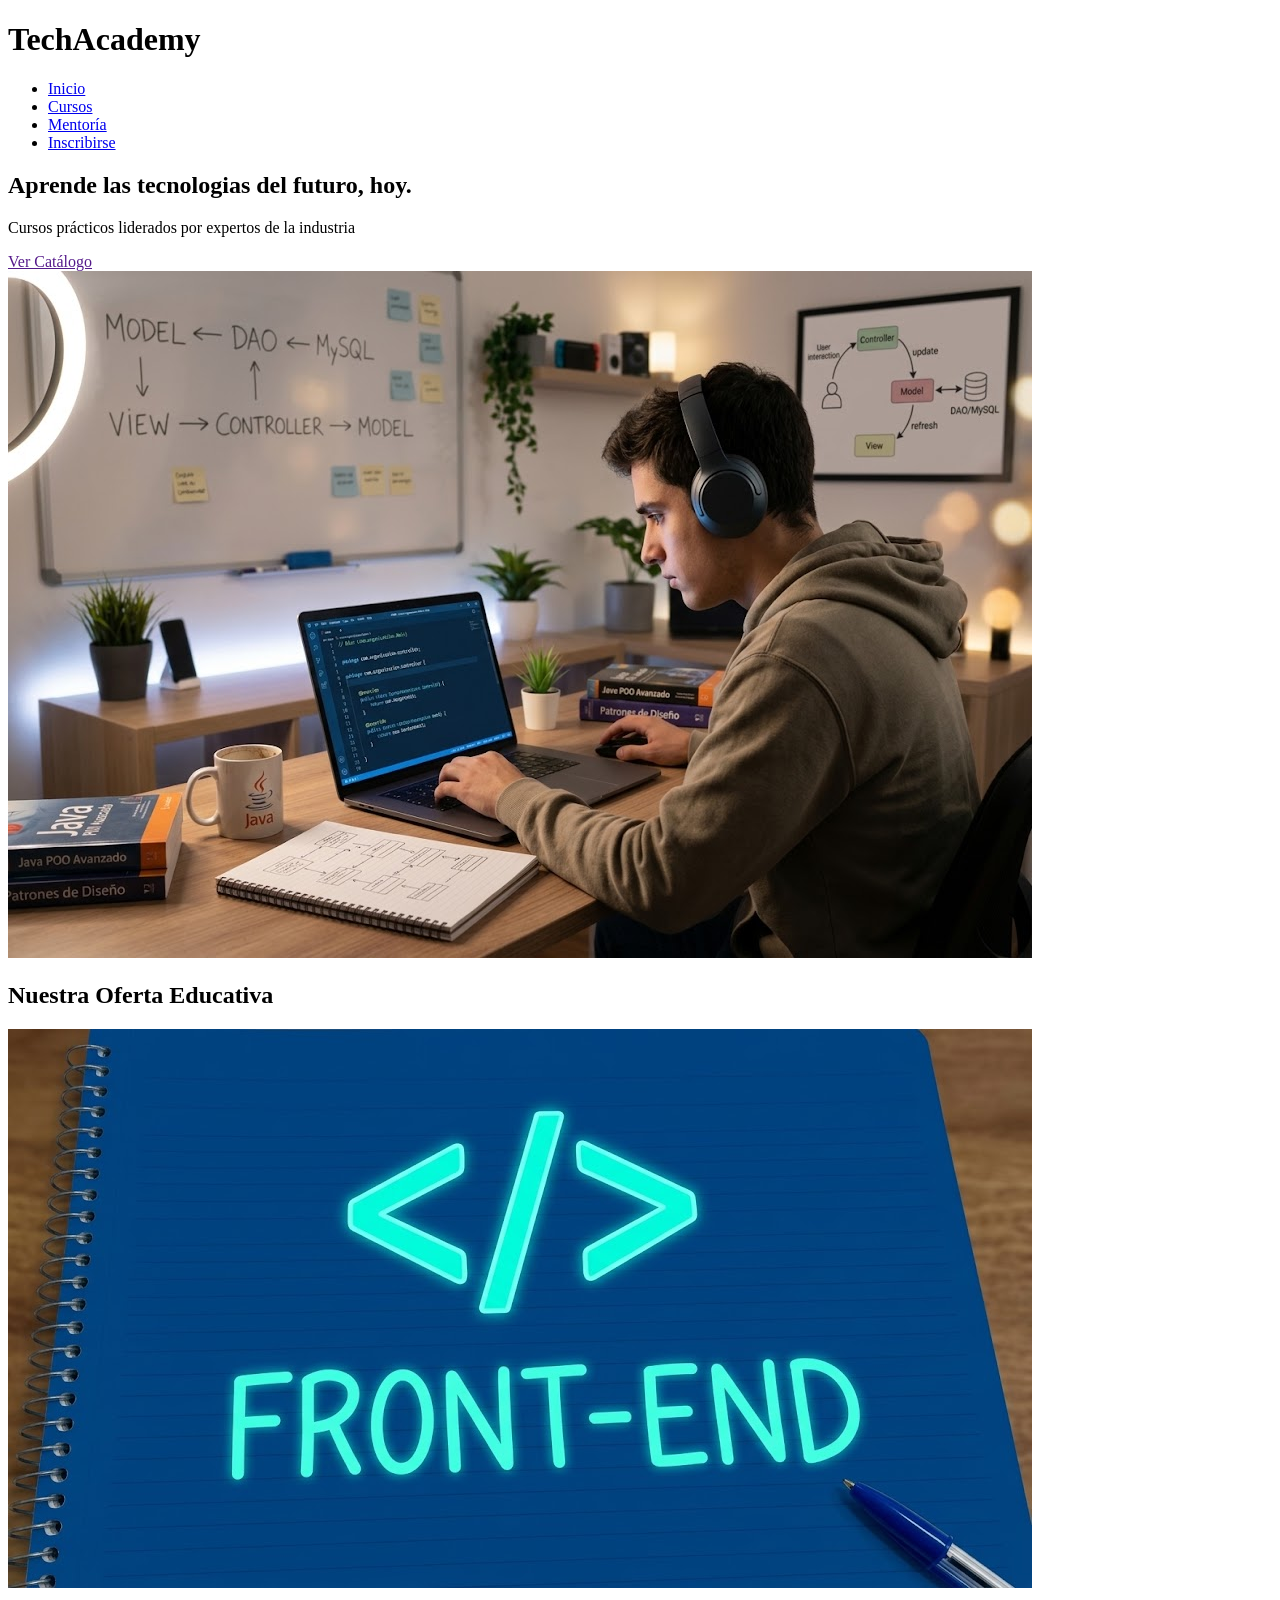
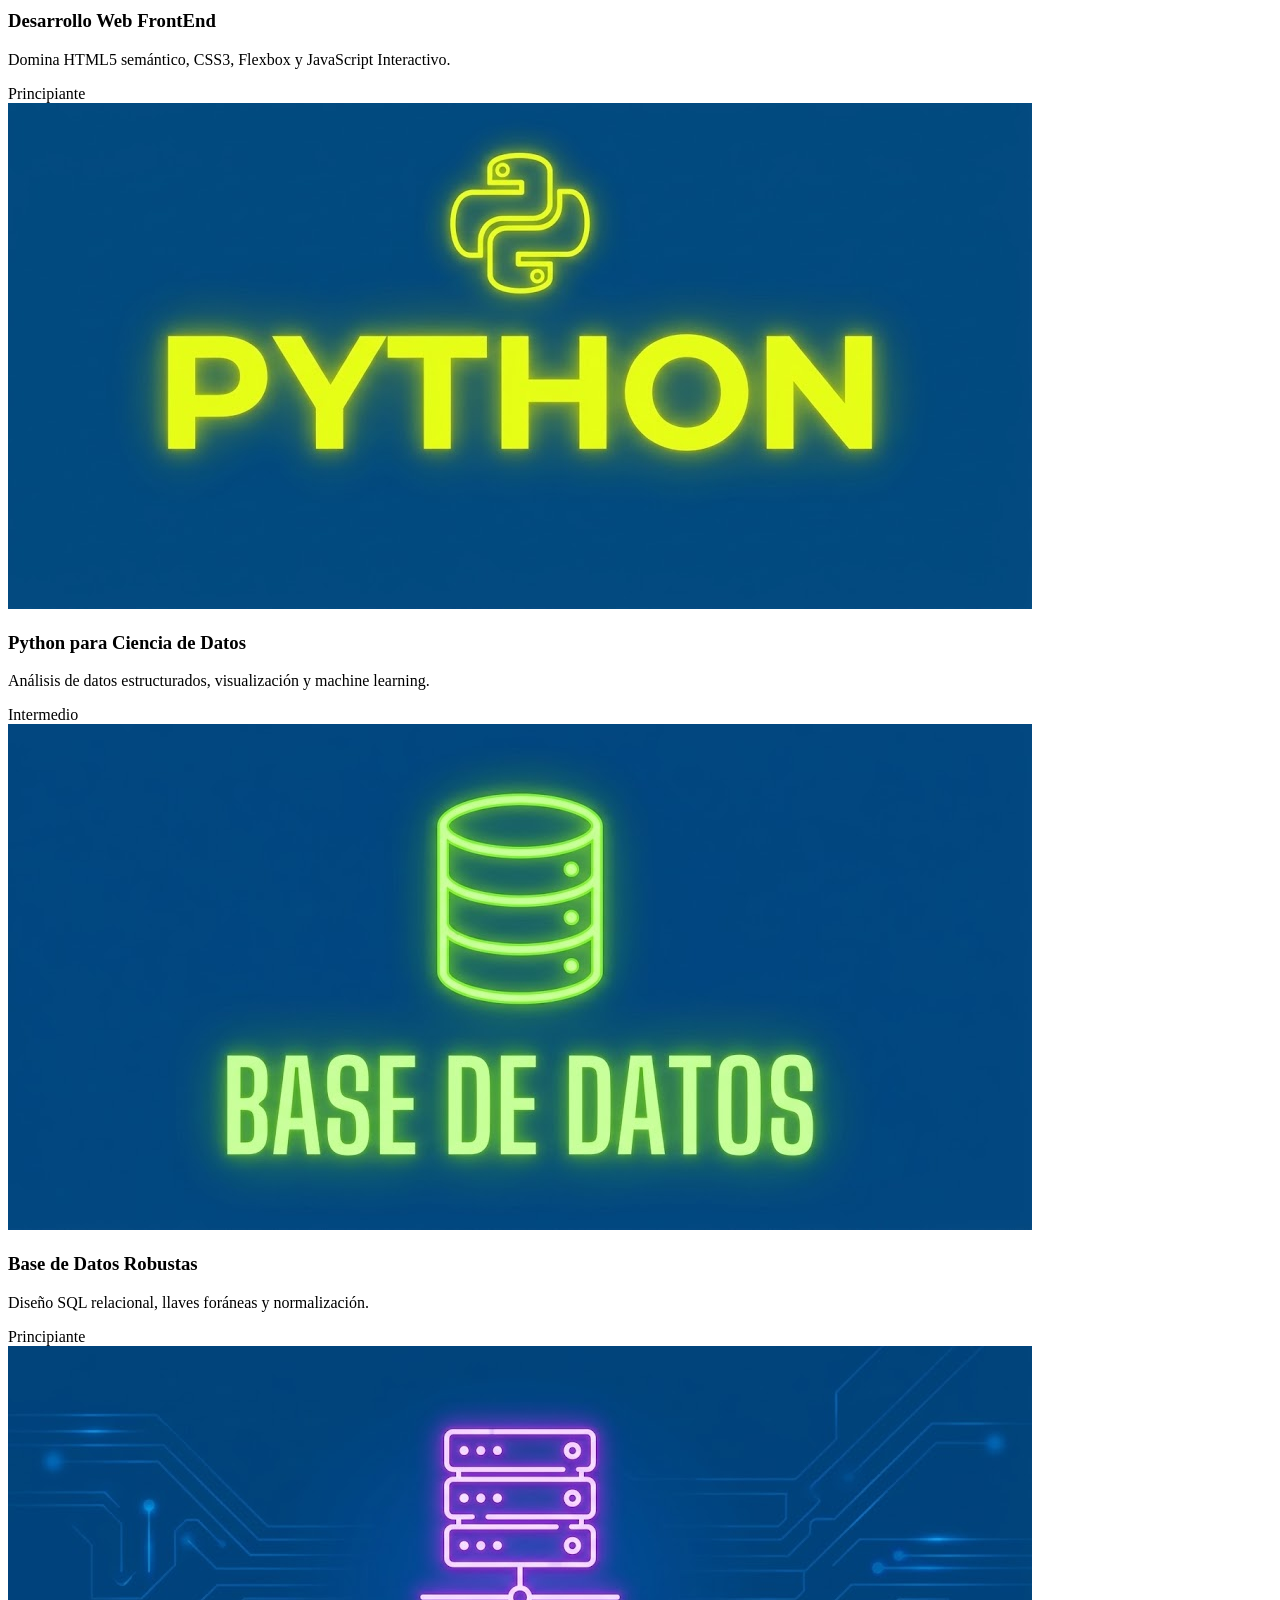
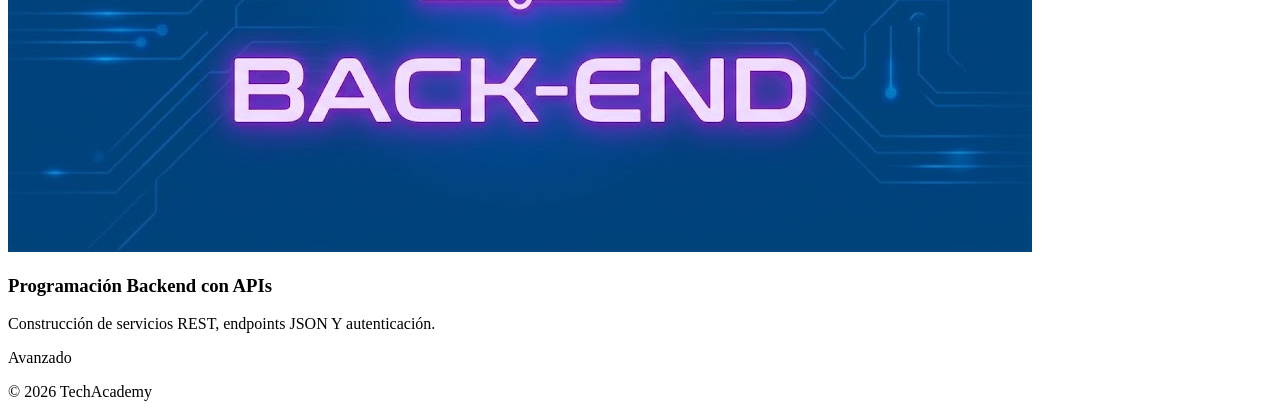
==== index.html @ 386d9dc5 "Add files via upload" ====
<!DOCTYPE html>
<html lang="es">
<head>
    <meta charset="UTF-8">
    <meta name="viewport" content="width=device-width, initial-scale=1.0">
    <link rel="stylesheet" href="css/miEstilo.css">
    <title>TechAcademy</title>
    <!--tipografia en linea-->
    <link rel="preconnect" href="https://fonts.googleapis.com">
<link rel="preconnect" href="https://fonts.gstatic.com" crossorigin>
<link href="https://fonts.googleapis.com/css2?family=Montserrat:ital,wght@0,100..900;1,100..900&display=swap" rel="stylesheet"> 
</head>
<body>
    <!--encabezado-->
    <header>
        <div id="logo"> <!--id()-->
            <h1>TechAcademy</h1>
        </div>
        <nav class="navPrincipal">
            <ul>
                <li><a href="index.html">Inicio</a></li>
                <li><a href="cursos.html">Cursos</a></li>
                <li><a href="mentoria.html">Mentoría</a></li>
                <li><a href="inscripcion.html" id="btn_destacado">Inscribirse</a></li>
            </ul>
        </nav>
    </header>
    <!--zona de contenido principal-->
    <main class="contenedor_principal">

        <section class="tec">
        <section class="tec_contenido">

            <h2>Aprende las tecnologias del futuro, hoy.</h2>
            <p>Cursos prácticos liderados por expertos de la industria</p>
            <a href="" id="btn_accion">Ver Catálogo</a>
        </section>
        <section class="imagen">
            <img src="images/img1.jpg" alt="Estudiante Programador">
        </section>
        </section>
        <section id="catalogo">
            <h2>Nuestra Oferta Educativa</h2>
            <div class="grid_cursos">
                <article class="tarjeta_curso">
                   <img src="images/img2.jpg" alt="FronEnd">
                   <div class="info_curso">
                    <h3>Desarrollo  Web FrontEnd</h3>
                    <p>Domina HTML5 semántico, CSS3, Flexbox y JavaScript Interactivo.</p>
                    <span class="nivel">Principiante</span>
                   </div> 
                   <div class></div>
                </article>

                <article class="tarjeta_curso">
                   <img src="images/img3.jpg" alt="Python">
                   <div class="info_curso">
                    <h3>Python para Ciencia de Datos</h3>
                    <p>Análisis de datos estructurados, visualización y machine learning.</p>
                    <span class="nivel">Intermedio</span>
                   </div> 
                   <div class></div>
                </article>

                <article class="tarjeta_curso">
                   <img src="images/img4.jpg" alt="Base de Datos">
                   <div class="info_curso">
                    <h3>Base de Datos Robustas</h3>
                    <p>Diseño SQL relacional, llaves foráneas y normalización.</p>
                    <span class="nivel">Principiante</span>
                   </div> 
                   <div class></div>
                </article>

                <article class="tarjeta_curso">
                   <img src="images/img5.jpg" alt="Backend con APIs">
                   <div class="info_curso">
                    <h3>Programación Backend con APIs</h3>
                    <p>Construcción de servicios REST, endpoints JSON Y autenticación.</p>
                    <span class="nivel">Avanzado</span>
                   </div> 
                   <div class></div>
                </article>

            </div>
        </section>
    </main>
    <footer>
        <p>&copy; 2026 TechAcademy</p>
    </footer>
</body>
</html>
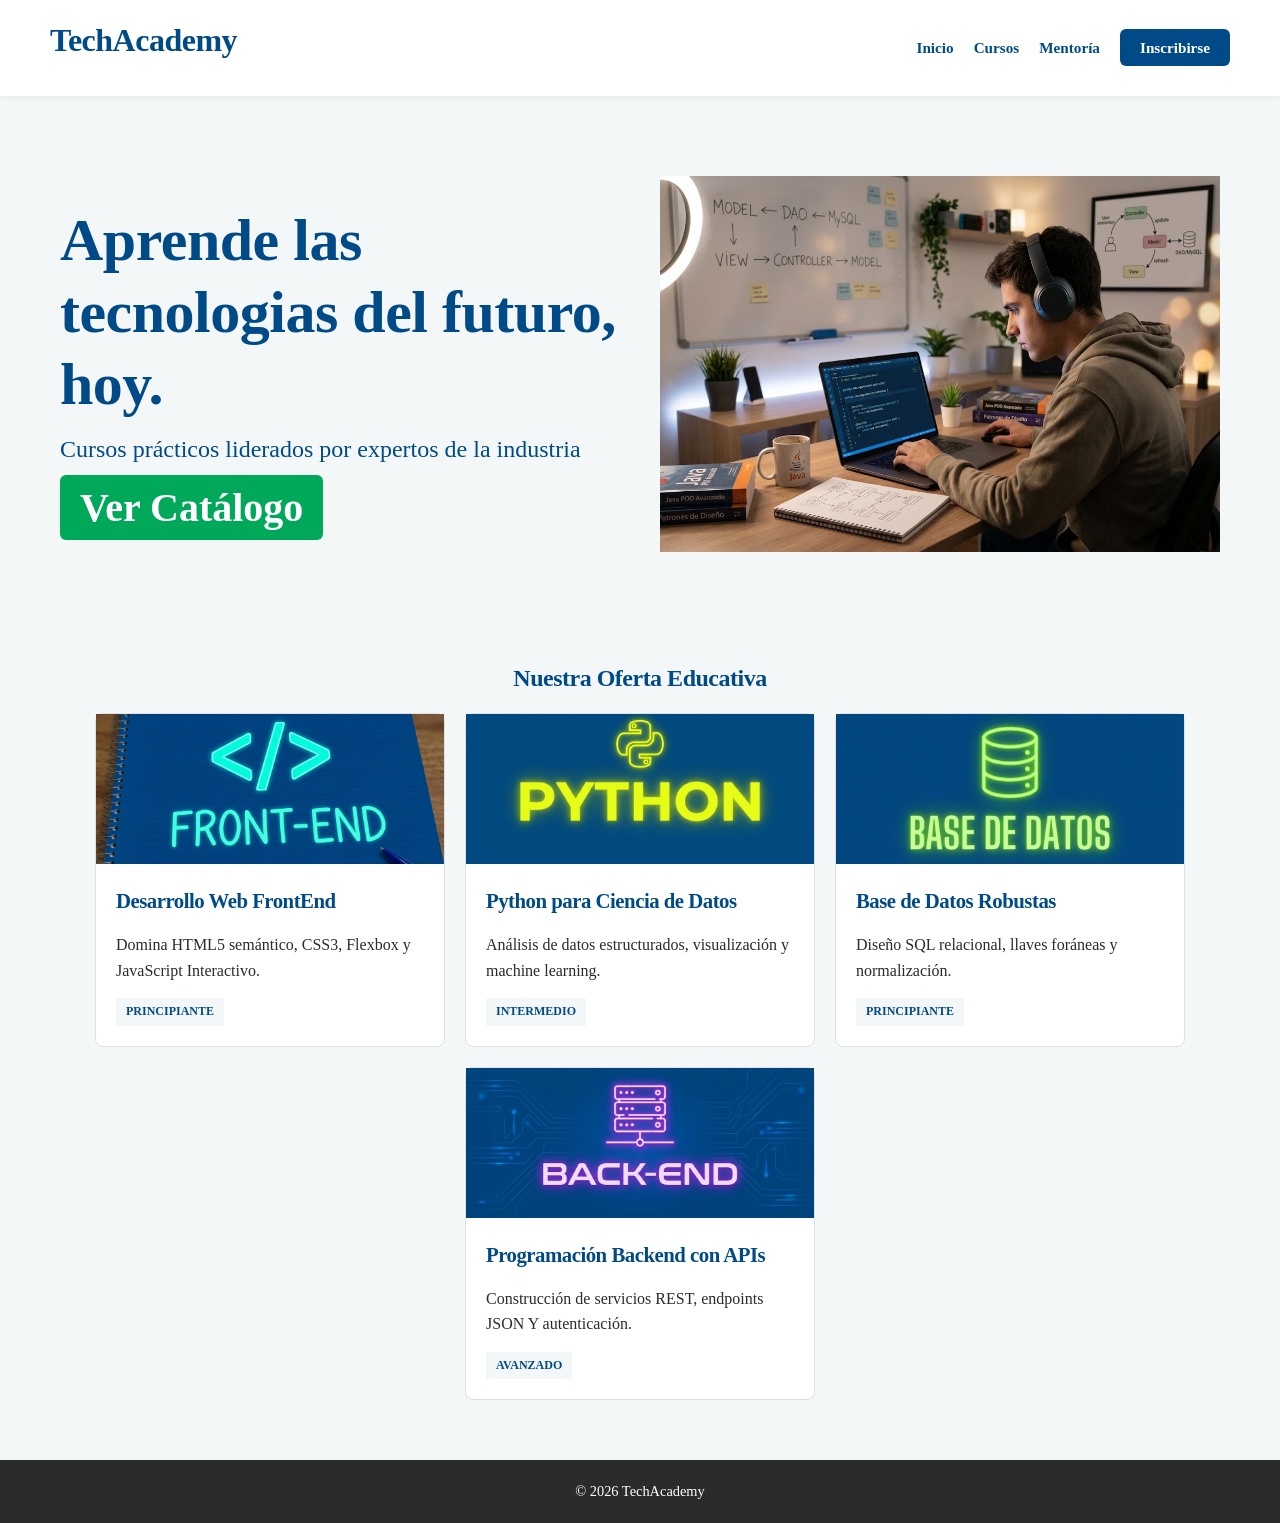
==== commit 7c18c319: "Fix HTML structure and stylesheet link Updated the HTML structure and fixed the stylesheet path." ====
--- a/index.html
+++ b/index.html
@@ -3,7 +3,7 @@
 <head>
     <meta charset="UTF-8">
     <meta name="viewport" content="width=device-width, initial-scale=1.0">
-    <link rel="stylesheet" href="css/miEstilo.css">
+    <link rel="stylesheet" href="CSS/miEstilo.css">
     <title>TechAcademy</title>
     <!--tipografia en linea-->
     <link rel="preconnect" href="https://fonts.googleapis.com">
@@ -89,4 +89,4 @@
         <p>&copy; 2026 TechAcademy</p>
     </footer>
 </body>
-</html>+</html>
--- a/CSS/miEstilo.css
+++ b/CSS/miEstilo.css
@@ -0,0 +1,232 @@
+/*Recurso con fuente descargada*/
+@font-face{
+    font-family: 'OpenDescargada';
+    src: url('../fonts/OpenSans-Regular.ttf') format('woff2');
+}
+/*DECLARAR VARIABLES css*/
+:root{
+    --color_principal:#004b87;
+    --color_secundario:#00a859;
+    --color_obscuro:#2b2b2b;
+    --color_claro: #fff;
+    --color_fondo:#f4f7f8;
+    --color_borde:#e0e0e0;
+
+    --fuente_titulos:'Montserrat';
+    --fuente_cuerpo:'OpenDescargada';
+}
+
+*{
+    box-sizing: border-box;/*agregar atributos responsivos*/
+    margin: 0;
+    padding: 0;
+}
+
+body{
+    background-color: var(--color_fondo);
+    color: var(--color_obscuro);
+    line-height: 1.6;
+    font-family: var(--fuente_titulos);
+}
+
+ul{
+    list-style: none;
+}
+a{
+    text-decoration: none;
+    font-family: var(--fuente_titulos);
+
+}
+header{
+    display: flex; /*defaulat flex-direction:row*/
+    background-color: var(--color_claro);
+    justify-content: space-between;
+    align-items: center;
+    box-shadow: 0 2px 5px rgba(0,0,0,0.05);
+    /*PARA MENU PEGAJOSO*/
+    top:0;
+    position: sticky;
+    z-index: 1000;
+    padding: 15px 50px;
+    color: var(--color_principal);
+}
+nav{
+    display: flex;
+}
+nav ul{
+    display: flex;
+    gap: 20px;
+    align-items: center;
+}
+nav a{
+    font-size: 0.95rem;
+    font-weight: 600;
+    color: inherit;/*color default de algun padre*/
+}
+nav a:hover{
+    /*AQUI TENGO QUE REGRESAR*/
+    color: var(--color_principal);
+}
+.logo h1{
+    color: var(--color_principal);
+    font-size: 1.6rem;
+    font-weight: 800;
+    margin-bottom: 0;
+}
+h1,h2,h3{
+    font-family: var(--fuente_titulos);
+    font-weight: 700;
+    letter-spacing: -0.5px;/*APACHURRA EL TEXTO*/
+    margin-bottom: 15px;
+}
+/*NOTAS PIZARRON:
+SELECTOR: ETIQUETA HTML p{..}, ID's(SON UNICOS APLICA A UN SOLO ELEMENTO) #logo{..},
+ CLASES(TOMA UN CONJUNTO DE ELEMENTOS) .navPrincipal{..}*/
+#btn_destacado, #btn_accion{
+    padding: 10px 20px;
+    border-radius: 6px;
+    font-weight: 700;
+    
+}
+#btn_destacado{
+    background-color: var(--color_principal);
+    color: var(--color_claro)
+}
+#btn_accion{
+    background-color: var(--color_secundario);
+    color: var(--color_claro)
+}
+#btn_accion:hover{
+    background-color: var(--color_principal);
+    color: var(--color_claro)
+}
+#btn_destacado:hover{
+    background-color: var(--color_claro);
+    color: var(--color_principal)
+}
+.contenedor_principal{
+    max-width: 1200px;
+    margin: 0 auto;
+    padding: 20px;
+}
+
+/*contenedor principal*/
+.tec{
+    display: flex;
+    align-items: center;
+    gap: 40px;
+    padding: 60px 0;
+    flex-wrap: wrap;/*Se ajusta la pagina dependiendo el tamaño de la pantalla*/
+
+}
+
+.tec_contenido, .imagen{
+    flex: 1 1 300px;
+}
+.tec_contenido{
+    font-size: 2.5rem;
+    color:var(--color_principal);
+    line-height: 1.2;
+}
+.tec_contenido p{
+    font-size: 1.5rem;
+    margin-bottom: 20px;
+}
+img{width: 100%;}
+
+/*GRID DE CURSOS*/
+#catalogo{
+    padding: 40px 0;
+}
+
+#catalogo h2{
+    text-align: center;
+    color: var(--color_principal);
+}
+.grid_cursos{
+    display: flex;
+    flex-wrap: wrap;
+    gap: 20px;
+    justify-content: center;
+}
+.tarjeta_curso{
+    background-color: var(--color_claro);
+    border: 1px solid var(--color_borde);
+    border-radius: 8px;
+    flex: 1 1 280px;/*grow shrink basis*/
+    max-width: 350px;
+    display: flex;
+    flex-direction: column;
+    /*aqui efecto*/
+    transition: transform 0.5s ease, box-shadow 0.5s ease;
+}
+.tarjeta_curso:hover{
+    transform: translateY(-5px);
+    box-shadow: 0 6px 18px rgba(0,0,0,0.08);
+}
+.tarjeta_curso img{
+    width: 100%;
+    height: 150px;
+    object-fit: cover;
+}
+.info_curso{
+    padding: 20px;
+    flex-grow: 1;
+    display: flex;
+    flex-direction: column;
+}
+.info_curso h3{
+    font-size: 1.3rem;
+    color: var(--color_principal);
+
+}
+.info_curso p{
+    margin-bottom: 15px;
+    flex-grow: 1;
+    color: var(--color_obscuro);
+}
+.nivel{
+    background-color: var(--color_fondo);
+    color: var(--color_principal);
+    font-family: var(--fuente_titulos);
+    padding: 4px 10px;
+    font-size: 0.75rem;
+    font-weight: 700;
+    text-transform: uppercase;
+    align-self: flex-start;
+}
+
+
+/*fooder*/
+footer{
+    background-color: var(--color_obscuro);
+    color: var(--color_claro);
+    text-align: center;
+    padding: 20px;
+    font-size: 0.9rem;
+}
+
+#catalogo h2, 
+#catalogo > p {
+    text-align: center;
+}
+/* Seccion de video centrado */
+.contenedor_video {
+    position: relative;
+    width: 100%;
+    max-width: 700px;
+    margin: 30px auto;
+    padding-bottom: 56.25%; /* Relación de aspecto 16:9 */
+    height: 0;
+    overflow: hidden;
+}
+
+.video_mentoria {
+    position: absolute;
+    top: 0;
+    left: 0;
+    width: 100%;
+    height: 100%;
+    border: 0;
+    border-radius: 8px;
+}
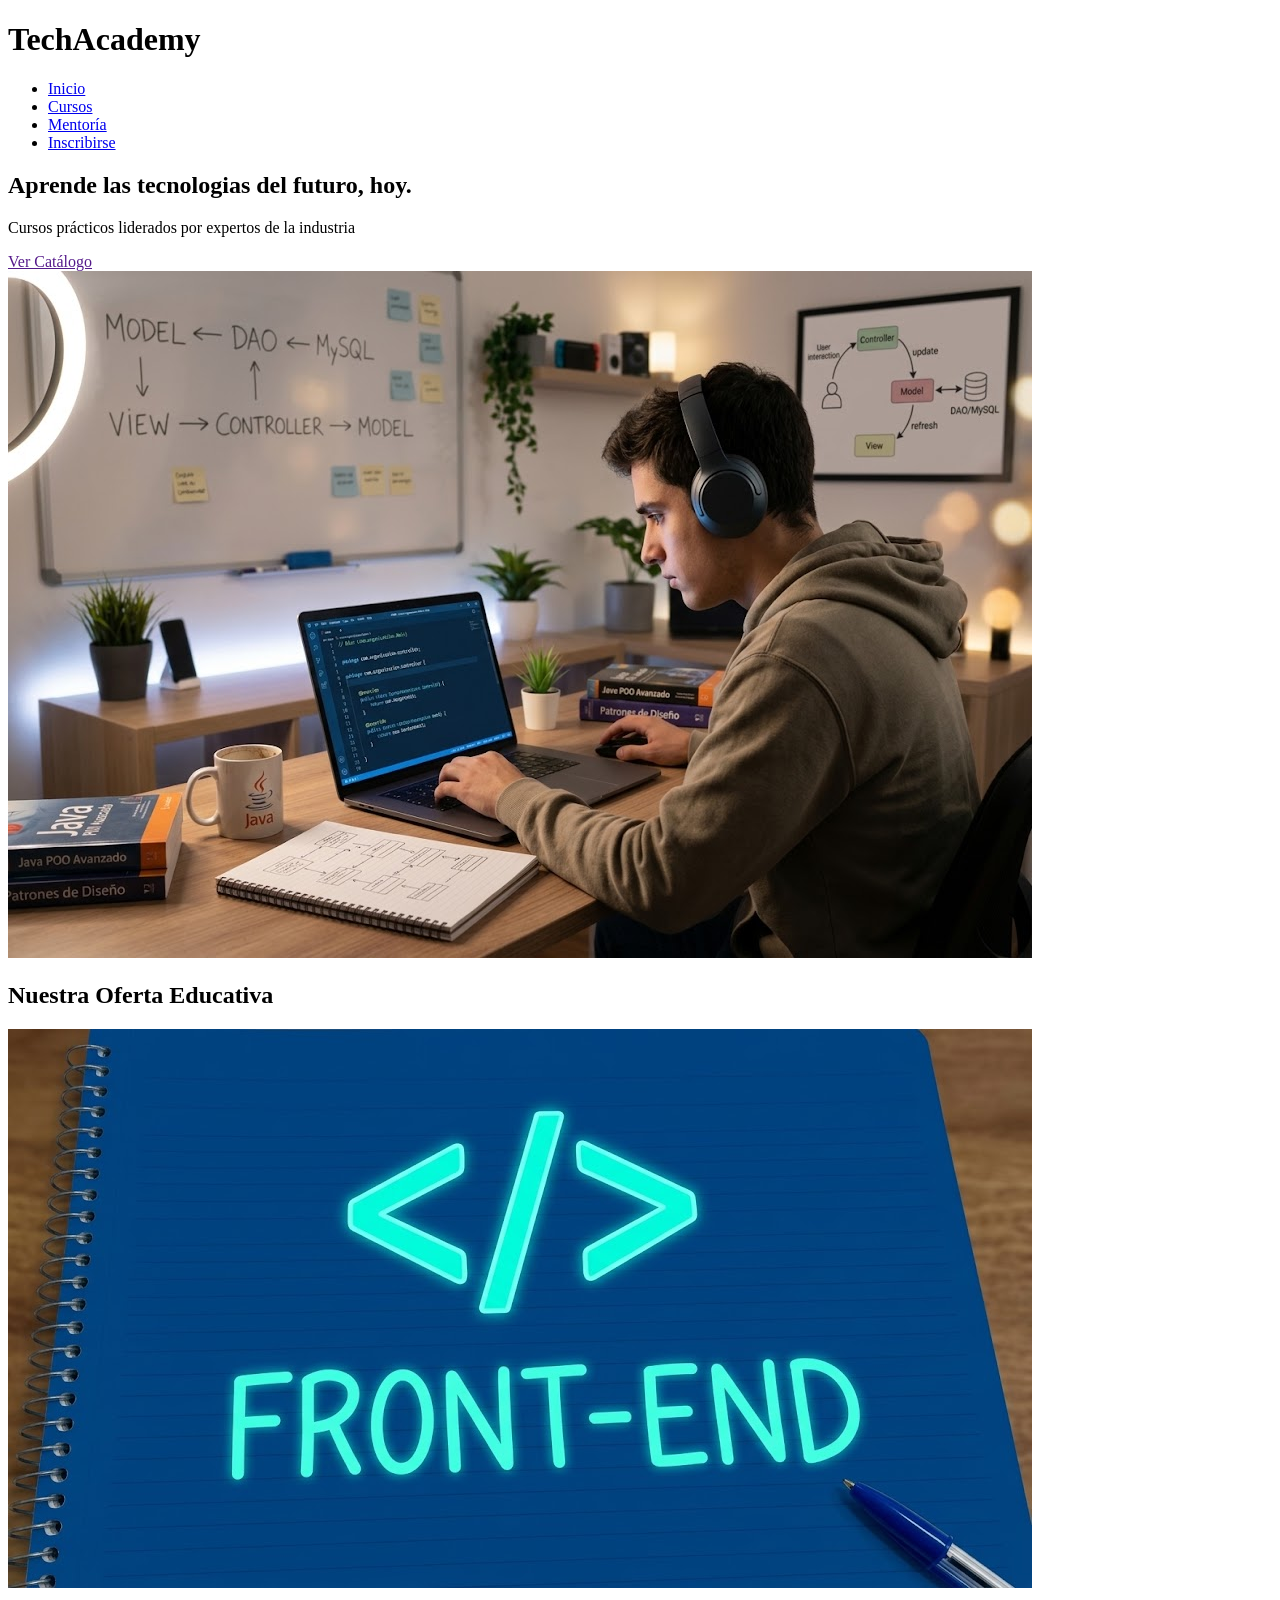
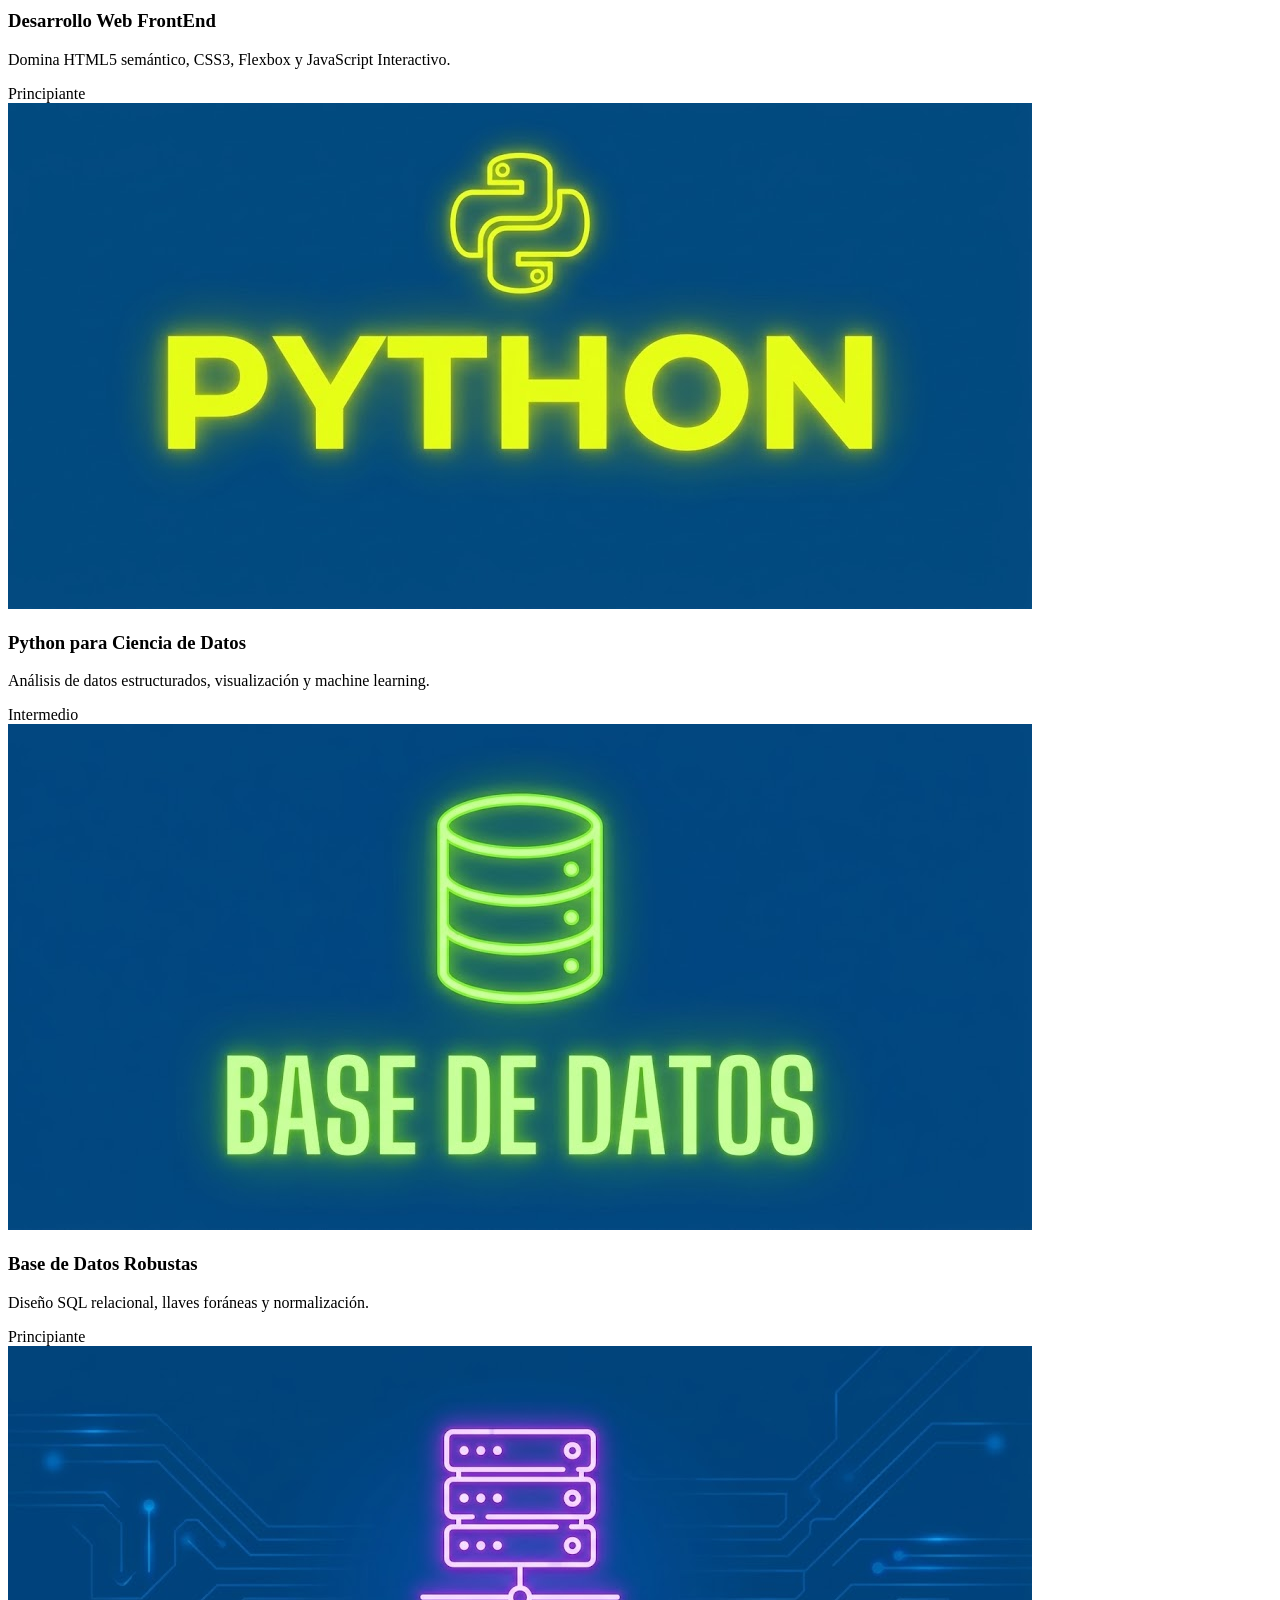
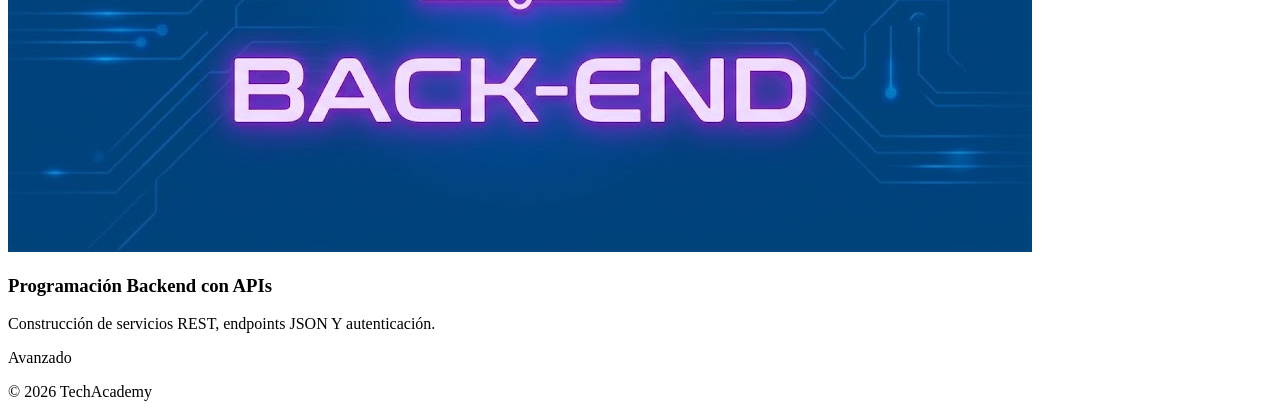
==== commit 2a196c90: "Fix HTML formatting and update stylesheet path" ====
--- a/index.html
+++ b/index.html
@@ -3,7 +3,7 @@
 <head>
     <meta charset="UTF-8">
     <meta name="viewport" content="width=device-width, initial-scale=1.0">
-    <link rel="stylesheet" href="CSS/miEstilo.css">
+    <link rel="stylesheet" href="css/miEstilo.css">
     <title>TechAcademy</title>
     <!--tipografia en linea-->
     <link rel="preconnect" href="https://fonts.googleapis.com">
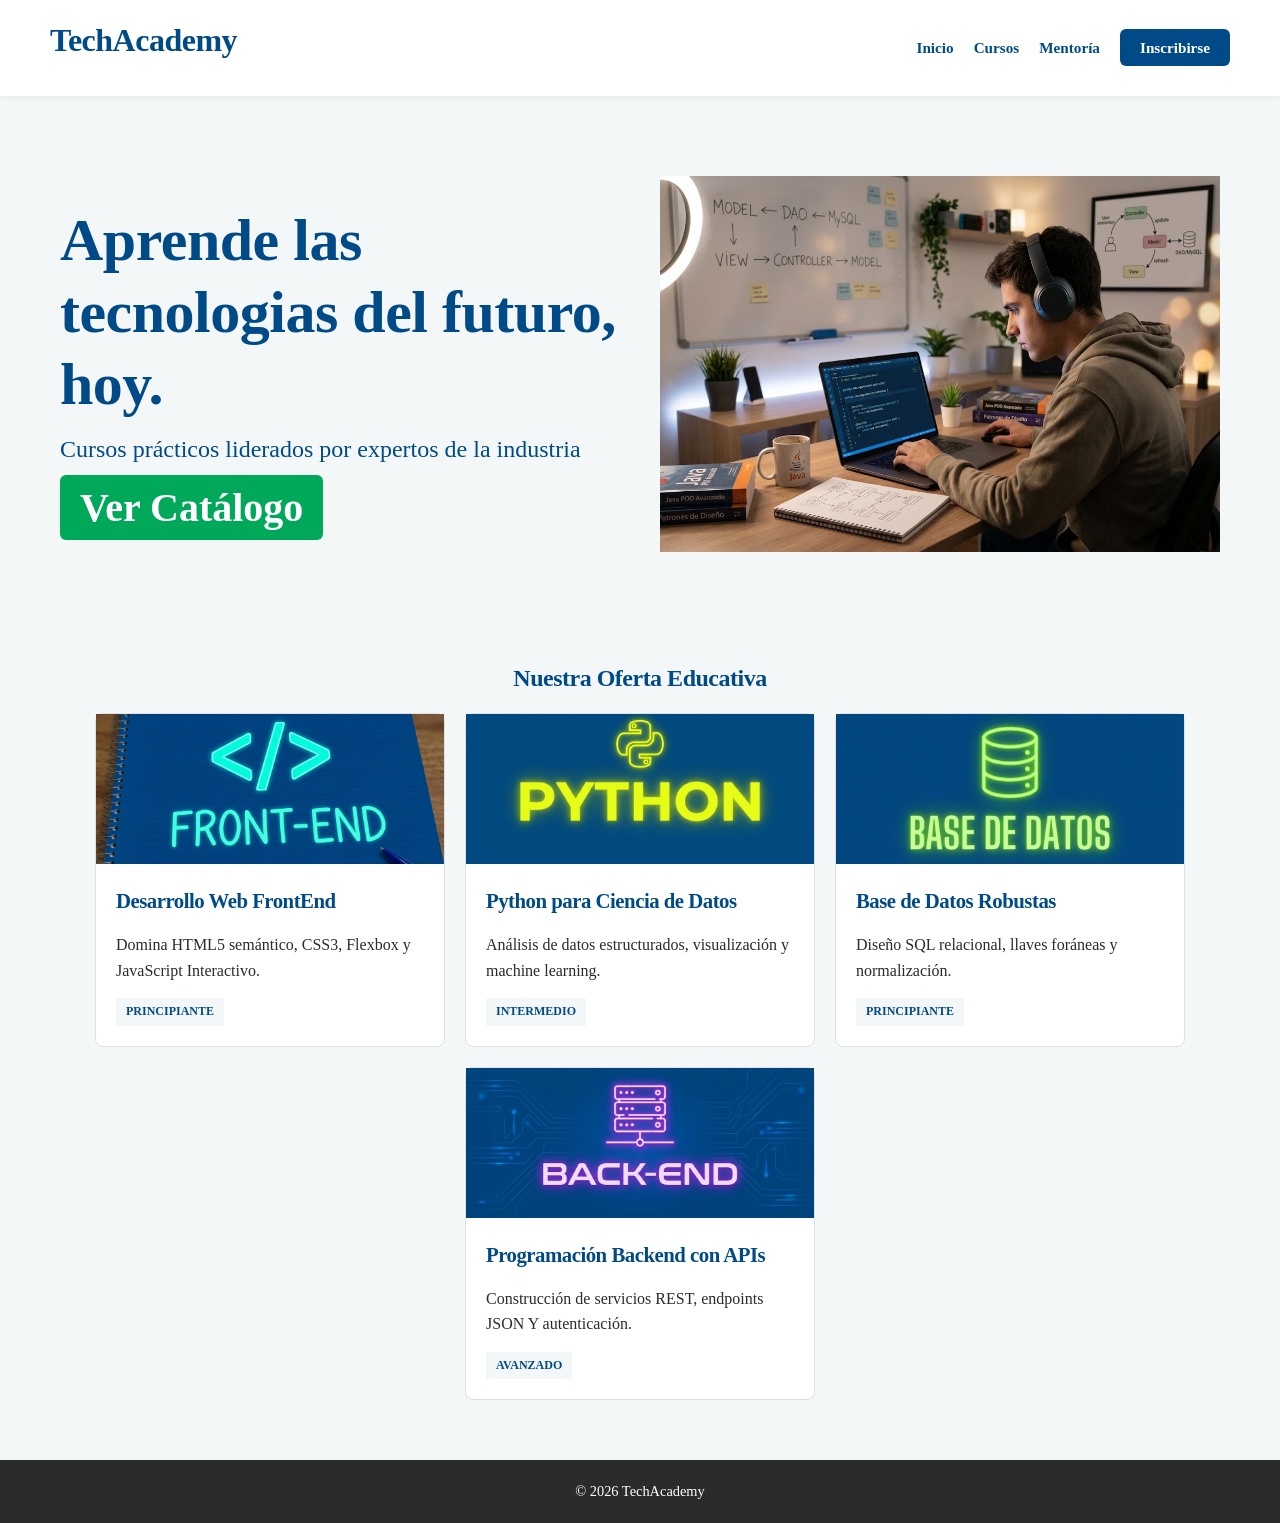
==== commit 20097015: "Fix stylesheet link case sensitivity Updated the stylesheet link path from 'css/miEstilo.css' to 'CS" ====
--- a/index.html
+++ b/index.html
@@ -3,7 +3,7 @@
 <head>
     <meta charset="UTF-8">
     <meta name="viewport" content="width=device-width, initial-scale=1.0">
-    <link rel="stylesheet" href="css/miEstilo.css">
+    <link rel="stylesheet" href="CSS/miEstilo.css">
     <title>TechAcademy</title>
     <!--tipografia en linea-->
     <link rel="preconnect" href="https://fonts.googleapis.com">
--- a/CSS/miEstilo.css
+++ b/CSS/miEstilo.css
@@ -0,0 +1,232 @@
+/*Recurso con fuente descargada*/
+@font-face{
+    font-family: 'OpenDescargada';
+    src: url('../fonts/OpenSans-Regular.ttf') format('woff2');
+}
+/*DECLARAR VARIABLES css*/
+:root{
+    --color_principal:#004b87;
+    --color_secundario:#00a859;
+    --color_obscuro:#2b2b2b;
+    --color_claro: #fff;
+    --color_fondo:#f4f7f8;
+    --color_borde:#e0e0e0;
+
+    --fuente_titulos:'Montserrat';
+    --fuente_cuerpo:'OpenDescargada';
+}
+
+*{
+    box-sizing: border-box;/*agregar atributos responsivos*/
+    margin: 0;
+    padding: 0;
+}
+
+body{
+    background-color: var(--color_fondo);
+    color: var(--color_obscuro);
+    line-height: 1.6;
+    font-family: var(--fuente_titulos);
+}
+
+ul{
+    list-style: none;
+}
+a{
+    text-decoration: none;
+    font-family: var(--fuente_titulos);
+
+}
+header{
+    display: flex; /*defaulat flex-direction:row*/
+    background-color: var(--color_claro);
+    justify-content: space-between;
+    align-items: center;
+    box-shadow: 0 2px 5px rgba(0,0,0,0.05);
+    /*PARA MENU PEGAJOSO*/
+    top:0;
+    position: sticky;
+    z-index: 1000;
+    padding: 15px 50px;
+    color: var(--color_principal);
+}
+nav{
+    display: flex;
+}
+nav ul{
+    display: flex;
+    gap: 20px;
+    align-items: center;
+}
+nav a{
+    font-size: 0.95rem;
+    font-weight: 600;
+    color: inherit;/*color default de algun padre*/
+}
+nav a:hover{
+    /*AQUI TENGO QUE REGRESAR*/
+    color: var(--color_principal);
+}
+.logo h1{
+    color: var(--color_principal);
+    font-size: 1.6rem;
+    font-weight: 800;
+    margin-bottom: 0;
+}
+h1,h2,h3{
+    font-family: var(--fuente_titulos);
+    font-weight: 700;
+    letter-spacing: -0.5px;/*APACHURRA EL TEXTO*/
+    margin-bottom: 15px;
+}
+/*NOTAS PIZARRON:
+SELECTOR: ETIQUETA HTML p{..}, ID's(SON UNICOS APLICA A UN SOLO ELEMENTO) #logo{..},
+ CLASES(TOMA UN CONJUNTO DE ELEMENTOS) .navPrincipal{..}*/
+#btn_destacado, #btn_accion{
+    padding: 10px 20px;
+    border-radius: 6px;
+    font-weight: 700;
+    
+}
+#btn_destacado{
+    background-color: var(--color_principal);
+    color: var(--color_claro)
+}
+#btn_accion{
+    background-color: var(--color_secundario);
+    color: var(--color_claro)
+}
+#btn_accion:hover{
+    background-color: var(--color_principal);
+    color: var(--color_claro)
+}
+#btn_destacado:hover{
+    background-color: var(--color_claro);
+    color: var(--color_principal)
+}
+.contenedor_principal{
+    max-width: 1200px;
+    margin: 0 auto;
+    padding: 20px;
+}
+
+/*contenedor principal*/
+.tec{
+    display: flex;
+    align-items: center;
+    gap: 40px;
+    padding: 60px 0;
+    flex-wrap: wrap;/*Se ajusta la pagina dependiendo el tamaño de la pantalla*/
+
+}
+
+.tec_contenido, .imagen{
+    flex: 1 1 300px;
+}
+.tec_contenido{
+    font-size: 2.5rem;
+    color:var(--color_principal);
+    line-height: 1.2;
+}
+.tec_contenido p{
+    font-size: 1.5rem;
+    margin-bottom: 20px;
+}
+img{width: 100%;}
+
+/*GRID DE CURSOS*/
+#catalogo{
+    padding: 40px 0;
+}
+
+#catalogo h2{
+    text-align: center;
+    color: var(--color_principal);
+}
+.grid_cursos{
+    display: flex;
+    flex-wrap: wrap;
+    gap: 20px;
+    justify-content: center;
+}
+.tarjeta_curso{
+    background-color: var(--color_claro);
+    border: 1px solid var(--color_borde);
+    border-radius: 8px;
+    flex: 1 1 280px;/*grow shrink basis*/
+    max-width: 350px;
+    display: flex;
+    flex-direction: column;
+    /*aqui efecto*/
+    transition: transform 0.5s ease, box-shadow 0.5s ease;
+}
+.tarjeta_curso:hover{
+    transform: translateY(-5px);
+    box-shadow: 0 6px 18px rgba(0,0,0,0.08);
+}
+.tarjeta_curso img{
+    width: 100%;
+    height: 150px;
+    object-fit: cover;
+}
+.info_curso{
+    padding: 20px;
+    flex-grow: 1;
+    display: flex;
+    flex-direction: column;
+}
+.info_curso h3{
+    font-size: 1.3rem;
+    color: var(--color_principal);
+
+}
+.info_curso p{
+    margin-bottom: 15px;
+    flex-grow: 1;
+    color: var(--color_obscuro);
+}
+.nivel{
+    background-color: var(--color_fondo);
+    color: var(--color_principal);
+    font-family: var(--fuente_titulos);
+    padding: 4px 10px;
+    font-size: 0.75rem;
+    font-weight: 700;
+    text-transform: uppercase;
+    align-self: flex-start;
+}
+
+
+/*fooder*/
+footer{
+    background-color: var(--color_obscuro);
+    color: var(--color_claro);
+    text-align: center;
+    padding: 20px;
+    font-size: 0.9rem;
+}
+
+#catalogo h2, 
+#catalogo > p {
+    text-align: center;
+}
+/* Seccion de video centrado */
+.contenedor_video {
+    position: relative;
+    width: 100%;
+    max-width: 700px;
+    margin: 30px auto;
+    padding-bottom: 56.25%; /* Relación de aspecto 16:9 */
+    height: 0;
+    overflow: hidden;
+}
+
+.video_mentoria {
+    position: absolute;
+    top: 0;
+    left: 0;
+    width: 100%;
+    height: 100%;
+    border: 0;
+    border-radius: 8px;
+}
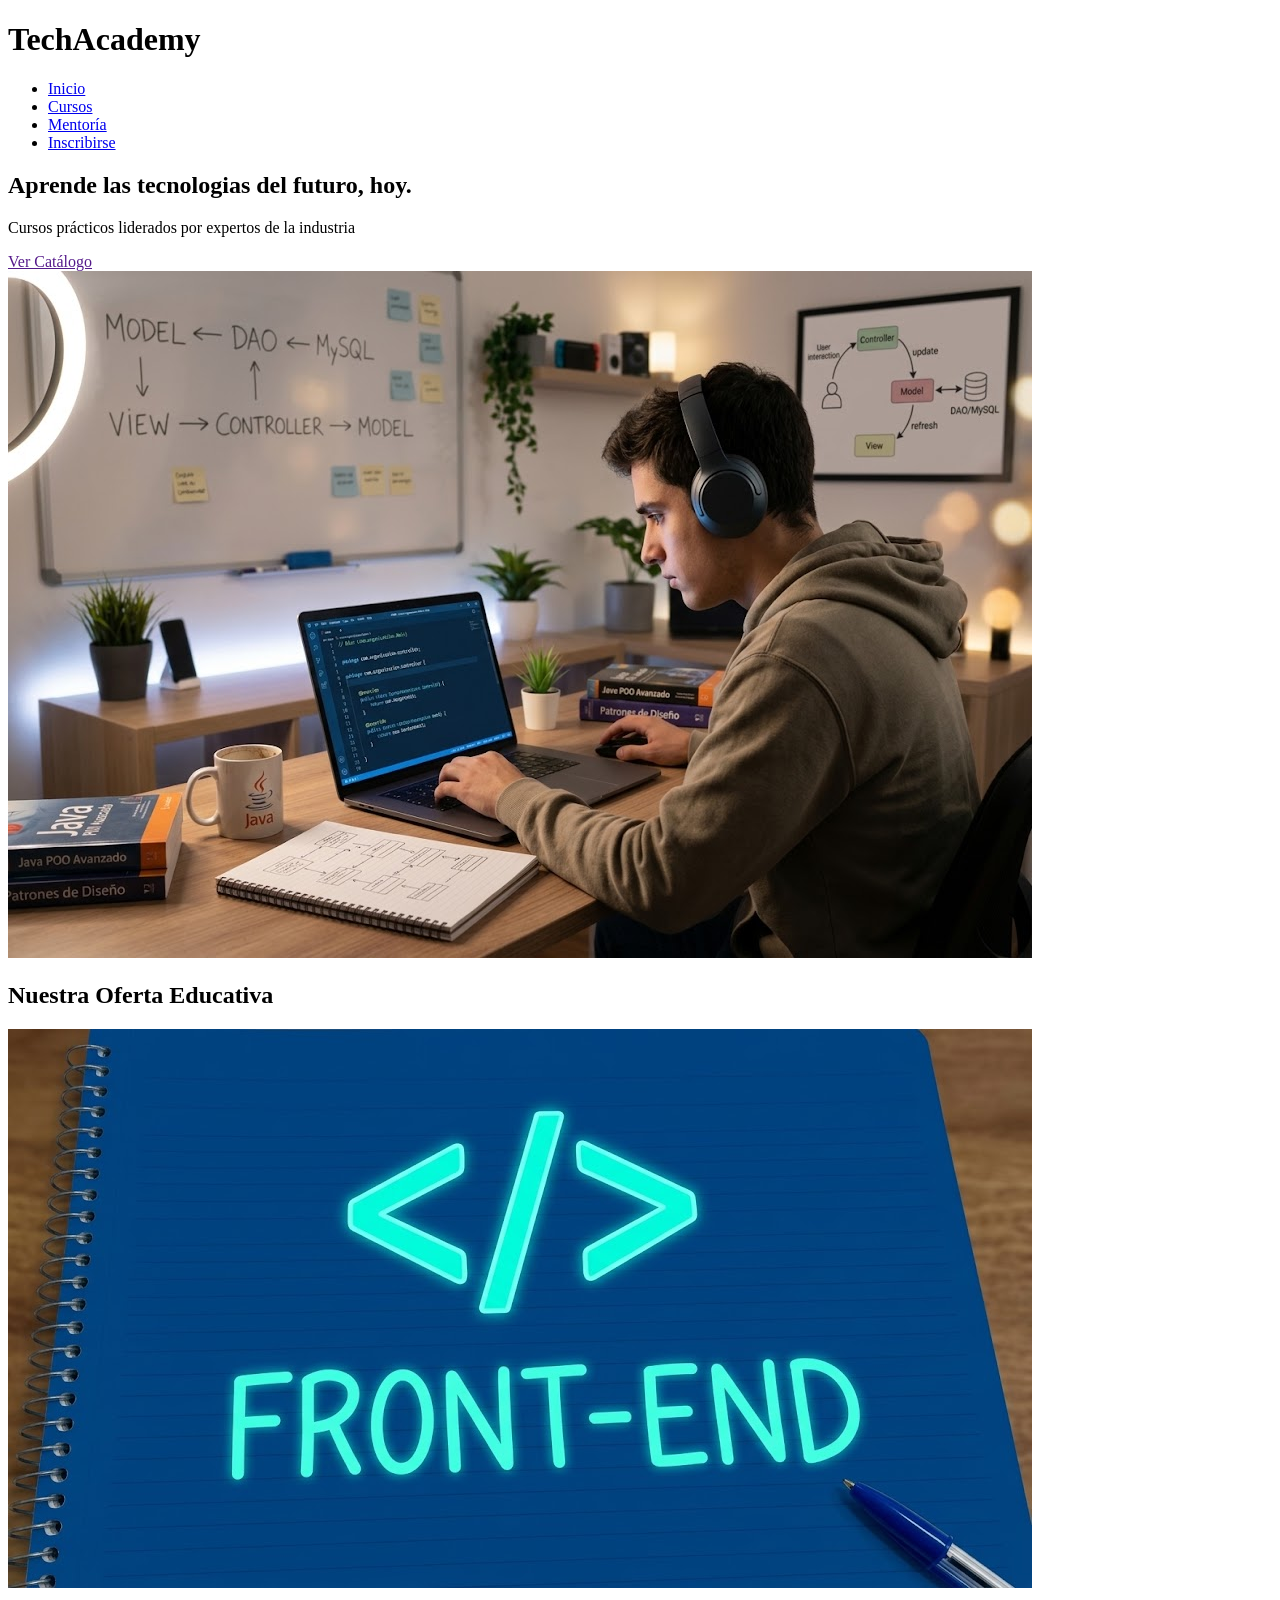
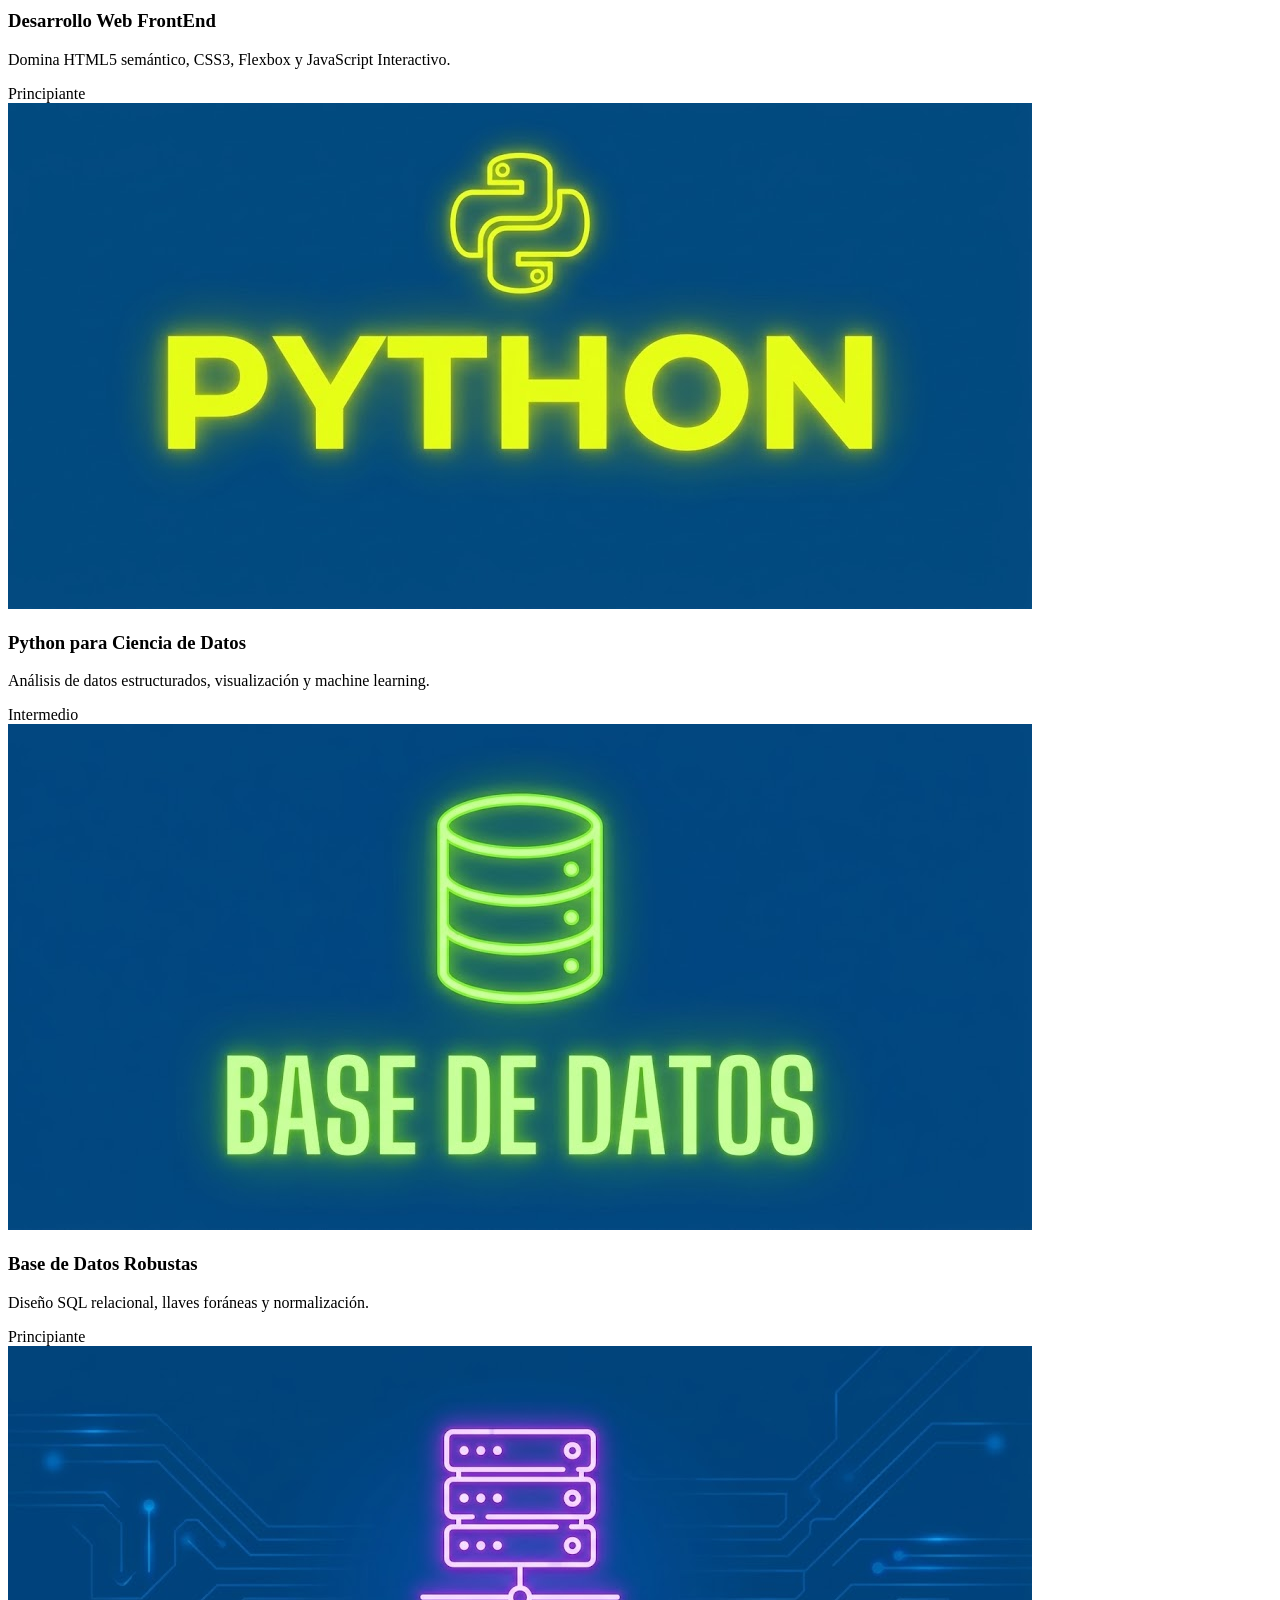
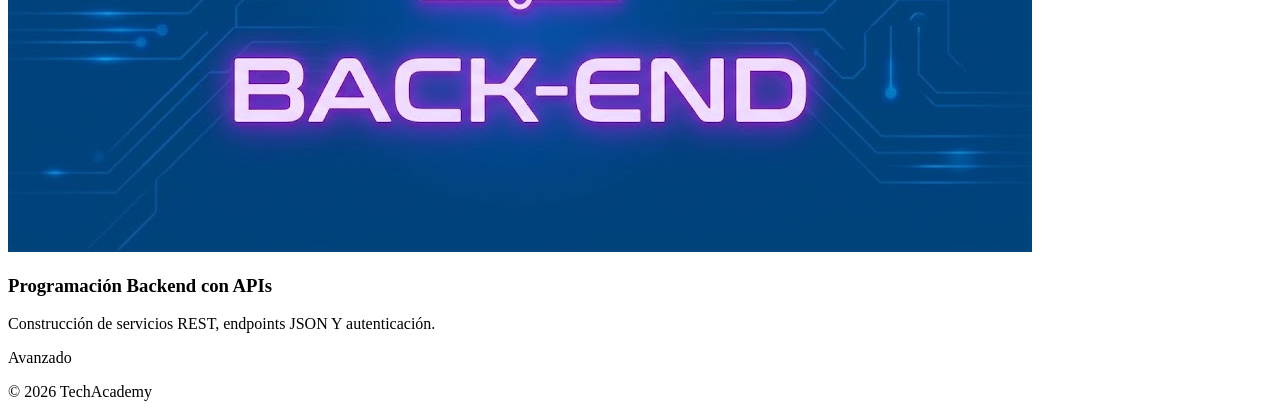
==== commit 8f8ec1c8: "Fix HTML formatting and update stylesheet path" ====
--- a/index.html
+++ b/index.html
@@ -3,7 +3,7 @@
 <head>
     <meta charset="UTF-8">
     <meta name="viewport" content="width=device-width, initial-scale=1.0">
-    <link rel="stylesheet" href="CSS/miEstilo.css">
+    <link rel="stylesheet" href="css/miEstilo.css">
     <title>TechAcademy</title>
     <!--tipografia en linea-->
     <link rel="preconnect" href="https://fonts.googleapis.com">
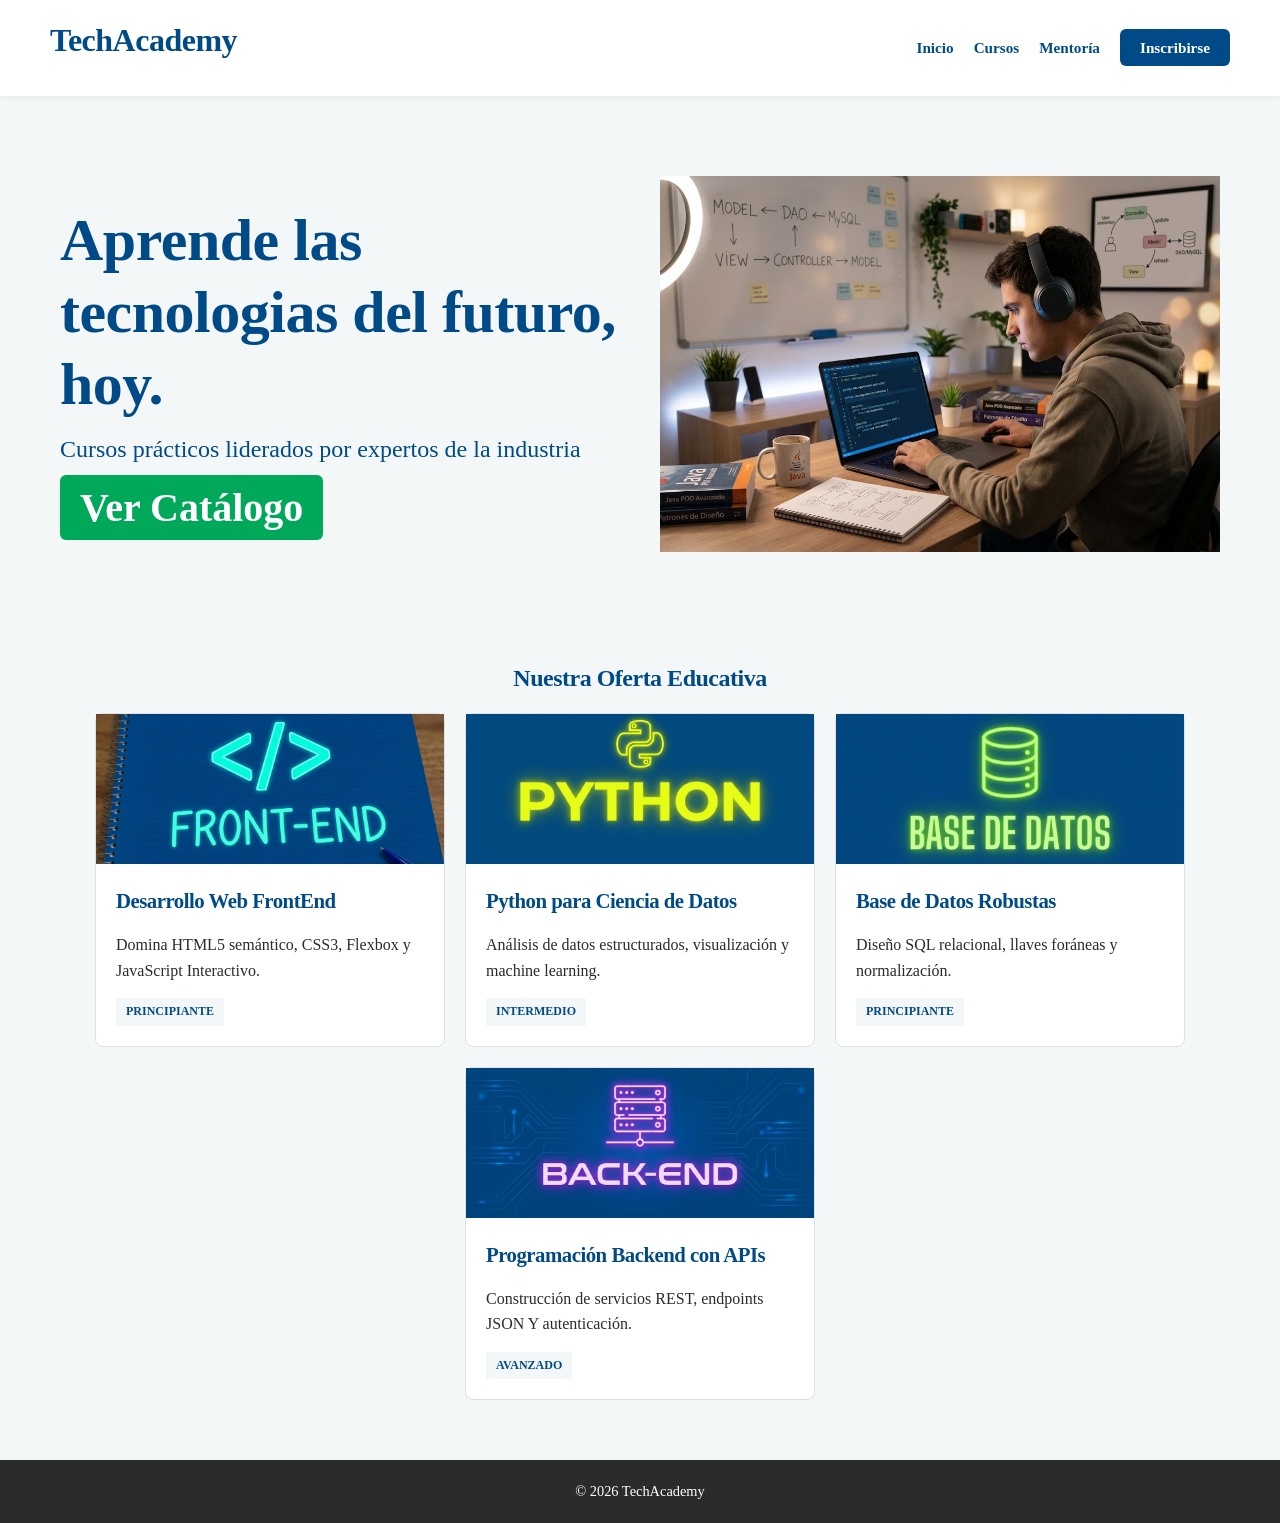
==== commit b61ffc4a: "Fix stylesheet link case sensitivity Updated the stylesheet link path from 'css/miEstilo.css' to 'CS" ====
--- a/index.html
+++ b/index.html
@@ -3,7 +3,7 @@
 <head>
     <meta charset="UTF-8">
     <meta name="viewport" content="width=device-width, initial-scale=1.0">
-    <link rel="stylesheet" href="css/miEstilo.css">
+    <link rel="stylesheet" href="CSS/miEstilo.css">
     <title>TechAcademy</title>
     <!--tipografia en linea-->
     <link rel="preconnect" href="https://fonts.googleapis.com">
--- a/CSS/miEstilo.css
+++ b/CSS/miEstilo.css
@@ -0,0 +1,232 @@
+/*Recurso con fuente descargada*/
+@font-face{
+    font-family: 'OpenDescargada';
+    src: url('../fonts/OpenSans-Regular.ttf') format('woff2');
+}
+/*DECLARAR VARIABLES css*/
+:root{
+    --color_principal:#004b87;
+    --color_secundario:#00a859;
+    --color_obscuro:#2b2b2b;
+    --color_claro: #fff;
+    --color_fondo:#f4f7f8;
+    --color_borde:#e0e0e0;
+
+    --fuente_titulos:'Montserrat';
+    --fuente_cuerpo:'OpenDescargada';
+}
+
+*{
+    box-sizing: border-box;/*agregar atributos responsivos*/
+    margin: 0;
+    padding: 0;
+}
+
+body{
+    background-color: var(--color_fondo);
+    color: var(--color_obscuro);
+    line-height: 1.6;
+    font-family: var(--fuente_titulos);
+}
+
+ul{
+    list-style: none;
+}
+a{
+    text-decoration: none;
+    font-family: var(--fuente_titulos);
+
+}
+header{
+    display: flex; /*defaulat flex-direction:row*/
+    background-color: var(--color_claro);
+    justify-content: space-between;
+    align-items: center;
+    box-shadow: 0 2px 5px rgba(0,0,0,0.05);
+    /*PARA MENU PEGAJOSO*/
+    top:0;
+    position: sticky;
+    z-index: 1000;
+    padding: 15px 50px;
+    color: var(--color_principal);
+}
+nav{
+    display: flex;
+}
+nav ul{
+    display: flex;
+    gap: 20px;
+    align-items: center;
+}
+nav a{
+    font-size: 0.95rem;
+    font-weight: 600;
+    color: inherit;/*color default de algun padre*/
+}
+nav a:hover{
+    /*AQUI TENGO QUE REGRESAR*/
+    color: var(--color_principal);
+}
+.logo h1{
+    color: var(--color_principal);
+    font-size: 1.6rem;
+    font-weight: 800;
+    margin-bottom: 0;
+}
+h1,h2,h3{
+    font-family: var(--fuente_titulos);
+    font-weight: 700;
+    letter-spacing: -0.5px;/*APACHURRA EL TEXTO*/
+    margin-bottom: 15px;
+}
+/*NOTAS PIZARRON:
+SELECTOR: ETIQUETA HTML p{..}, ID's(SON UNICOS APLICA A UN SOLO ELEMENTO) #logo{..},
+ CLASES(TOMA UN CONJUNTO DE ELEMENTOS) .navPrincipal{..}*/
+#btn_destacado, #btn_accion{
+    padding: 10px 20px;
+    border-radius: 6px;
+    font-weight: 700;
+    
+}
+#btn_destacado{
+    background-color: var(--color_principal);
+    color: var(--color_claro)
+}
+#btn_accion{
+    background-color: var(--color_secundario);
+    color: var(--color_claro)
+}
+#btn_accion:hover{
+    background-color: var(--color_principal);
+    color: var(--color_claro)
+}
+#btn_destacado:hover{
+    background-color: var(--color_claro);
+    color: var(--color_principal)
+}
+.contenedor_principal{
+    max-width: 1200px;
+    margin: 0 auto;
+    padding: 20px;
+}
+
+/*contenedor principal*/
+.tec{
+    display: flex;
+    align-items: center;
+    gap: 40px;
+    padding: 60px 0;
+    flex-wrap: wrap;/*Se ajusta la pagina dependiendo el tamaño de la pantalla*/
+
+}
+
+.tec_contenido, .imagen{
+    flex: 1 1 300px;
+}
+.tec_contenido{
+    font-size: 2.5rem;
+    color:var(--color_principal);
+    line-height: 1.2;
+}
+.tec_contenido p{
+    font-size: 1.5rem;
+    margin-bottom: 20px;
+}
+img{width: 100%;}
+
+/*GRID DE CURSOS*/
+#catalogo{
+    padding: 40px 0;
+}
+
+#catalogo h2{
+    text-align: center;
+    color: var(--color_principal);
+}
+.grid_cursos{
+    display: flex;
+    flex-wrap: wrap;
+    gap: 20px;
+    justify-content: center;
+}
+.tarjeta_curso{
+    background-color: var(--color_claro);
+    border: 1px solid var(--color_borde);
+    border-radius: 8px;
+    flex: 1 1 280px;/*grow shrink basis*/
+    max-width: 350px;
+    display: flex;
+    flex-direction: column;
+    /*aqui efecto*/
+    transition: transform 0.5s ease, box-shadow 0.5s ease;
+}
+.tarjeta_curso:hover{
+    transform: translateY(-5px);
+    box-shadow: 0 6px 18px rgba(0,0,0,0.08);
+}
+.tarjeta_curso img{
+    width: 100%;
+    height: 150px;
+    object-fit: cover;
+}
+.info_curso{
+    padding: 20px;
+    flex-grow: 1;
+    display: flex;
+    flex-direction: column;
+}
+.info_curso h3{
+    font-size: 1.3rem;
+    color: var(--color_principal);
+
+}
+.info_curso p{
+    margin-bottom: 15px;
+    flex-grow: 1;
+    color: var(--color_obscuro);
+}
+.nivel{
+    background-color: var(--color_fondo);
+    color: var(--color_principal);
+    font-family: var(--fuente_titulos);
+    padding: 4px 10px;
+    font-size: 0.75rem;
+    font-weight: 700;
+    text-transform: uppercase;
+    align-self: flex-start;
+}
+
+
+/*fooder*/
+footer{
+    background-color: var(--color_obscuro);
+    color: var(--color_claro);
+    text-align: center;
+    padding: 20px;
+    font-size: 0.9rem;
+}
+
+#catalogo h2, 
+#catalogo > p {
+    text-align: center;
+}
+/* Seccion de video centrado */
+.contenedor_video {
+    position: relative;
+    width: 100%;
+    max-width: 700px;
+    margin: 30px auto;
+    padding-bottom: 56.25%; /* Relación de aspecto 16:9 */
+    height: 0;
+    overflow: hidden;
+}
+
+.video_mentoria {
+    position: absolute;
+    top: 0;
+    left: 0;
+    width: 100%;
+    height: 100%;
+    border: 0;
+    border-radius: 8px;
+}
